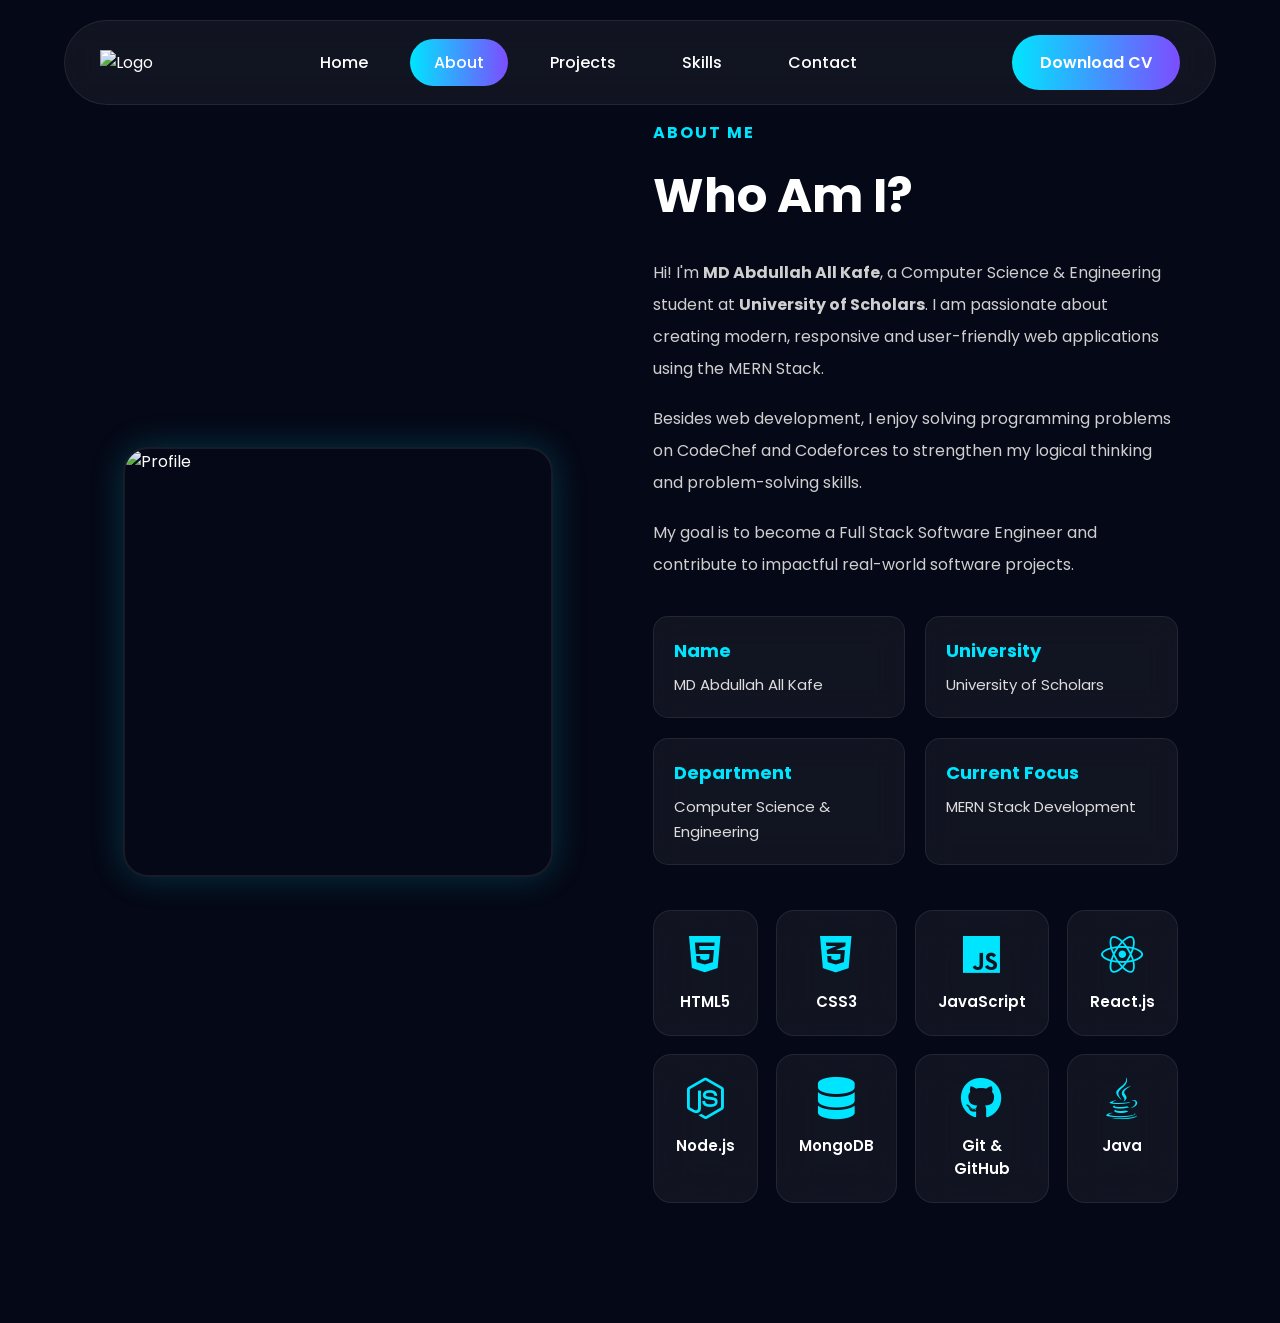
==== about.html @ 0338ab4d "Update portfolio" ====
<!DOCTYPE html>
<html lang="en">

<head>

    <meta charset="UTF-8">
    <meta name="viewport" content="width=device-width, initial-scale=1.0">

    <title>About Me | MD Abdullah All Kafe</title>

    <!-- Google Font -->
    <link href="https://fonts.googleapis.com/css2?family=Poppins:wght@300;400;500;600;700;800&display=swap"
        rel="stylesheet">

    <!-- Font Awesome -->
    <link rel="stylesheet"
        href="https://cdnjs.cloudflare.com/ajax/libs/font-awesome/6.6.0/css/all.min.css">

    <!-- CSS -->
    <link rel="stylesheet" href="style.css">

</head>

<body>

    <!--================ NAVBAR ================-->

    <header>

        <nav class="navbar">

            <!-- Logo -->
            <a href="index.html" class="logo">
                <img src="images/logo.png" alt="Logo">
            </a>

            <!-- Navigation -->
            <ul class="nav-links">

                <li><a href="index.html">Home</a></li>

                <li><a href="about.html" class="active">About</a></li>

                <li><a href="projects.html">Projects</a></li>

                <li><a href="skills.html">Skills</a></li>

                <li><a href="contact.html">Contact</a></li>

            </ul>

            <!-- Download CV -->
            <a href="files/Abdullah_CV.pdf" class="cv-btn">
                Download CV
            </a>

        </nav>

    </header>

    <!--================ ABOUT SECTION ================-->

    <section class="about">

        <!-- Left Side -->

        <div class="about-left">

            <img src="images/profile.png" alt="Profile">

        </div>

        <!-- Right Side -->

        <div class="about-right">

            <h4>ABOUT ME</h4>

            <h1>Who Am I?</h1>

            <p>
                Hi! I'm <strong>MD Abdullah All Kafe</strong>, a Computer Science &
                Engineering student at <strong>University of Scholars</strong>.
                I am passionate about creating modern, responsive and user-friendly web
                applications using the MERN Stack.
            </p>

            <p>
                Besides web development, I enjoy solving programming problems on
                CodeChef and Codeforces to strengthen my logical thinking and
                problem-solving skills.
            </p>

            <p>
                My goal is to become a Full Stack Software Engineer and contribute to
                impactful real-world software projects.
            </p>

            <!-- Personal Information -->

            <div class="about-info">

                <div>
                    <h3>Name</h3>
                    <span>MD Abdullah All Kafe</span>
                </div>

                <div>
                    <h3>University</h3>
                    <span>University of Scholars</span>
                </div>

                <div>
                    <h3>Department</h3>
                    <span>Computer Science & Engineering</span>
                </div>

                <div>
                    <h3>Current Focus</h3>
                    <span>MERN Stack Development</span>
                </div>

            </div>

            <!-- Technology Cards -->

            <div class="tech-stack">

                <div class="tech-card">
                    <i class="fab fa-html5"></i>
                    <span>HTML5</span>
                </div>

                <div class="tech-card">
                    <i class="fab fa-css3-alt"></i>
                    <span>CSS3</span>
                </div>

                <div class="tech-card">
                    <i class="fab fa-js"></i>
                    <span>JavaScript</span>
                </div>

                <div class="tech-card">
                    <i class="fab fa-react"></i>
                    <span>React.js</span>
                </div>

                <div class="tech-card">
                    <i class="fab fa-node-js"></i>
                    <span>Node.js</span>
                </div>

                <div class="tech-card">
                    <i class="fas fa-database"></i>
                    <span>MongoDB</span>
                </div>

                <div class="tech-card">
                    <i class="fab fa-github"></i>
                    <span>Git & GitHub</span>
                </div>

                <div class="tech-card">
                    <i class="fab fa-java"></i>
                    <span>Java</span>
                </div>

            </div>

        </div>

    </section>

    <!-- JavaScript -->
    <script src="script.js"></script>

</body>

</html>
---- style.css ----
/*====================================================
            GOOGLE FONT
====================================================*/

@import url('https://fonts.googleapis.com/css2?family=Poppins:wght@300;400;500;600;700;800&display=swap');


/*====================================================
                    RESET
====================================================*/

*{
    margin:0;
    padding:0;
    box-sizing:border-box;
    font-family:'Poppins',sans-serif;
}

html{
    scroll-behavior:smooth;
}

body{

    background:#050816;

    color:#ffffff;

    overflow-x:hidden;

}

::selection{

    background:#00E5FF;

    color:#000;

}


/*====================================================
                CSS VARIABLES
====================================================*/

:root{

    --primary:#00E5FF;

    --secondary:#7C4DFF;

    --dark:#050816;

    --card:#111827;

    --white:#ffffff;

    --gray:#BFC6D4;

    --transition:.35s;

}


/*====================================================
                SCROLLBAR
====================================================*/

::-webkit-scrollbar{

    width:10px;

}

::-webkit-scrollbar-track{

    background:#050816;

}

::-webkit-scrollbar-thumb{

    background:linear-gradient(#00E5FF,#7C4DFF);

    border-radius:20px;

}


/*====================================================
                COMMON
====================================================*/

section{

    width:100%;

    padding:120px 8%;

}

img{

    width:100%;

    display:block;

}

a{

    text-decoration:none;

    color:white;

}

ul{

    list-style:none;

}

.container{

    width:100%;

    max-width:1300px;

    margin:auto;

}

.section-title{

    text-align:center;

    margin-bottom:70px;

}

.section-title h4{

    color:var(--primary);

    font-size:18px;

    letter-spacing:3px;

    margin-bottom:10px;

}

.section-title h1{

    font-size:48px;

    margin-bottom:15px;

}

.section-title p{

    max-width:700px;

    margin:auto;

    color:#c7c7c7;

    line-height:1.8;

}


/*====================================================
                NAVBAR
====================================================*/

header{

    position:fixed;

    top:0;

    left:0;

    width:100%;

    z-index:999;

}

.navbar{

    width:90%;

    height:85px;

    margin:20px auto;

    display:flex;

    justify-content:space-between;

    align-items:center;

    padding:0 35px;

    border-radius:60px;

    background:rgba(255,255,255,.05);

    backdrop-filter:blur(15px);

    border:1px solid rgba(255,255,255,.08);

    transition:.4s;

}


/*====================================================
                    LOGO
====================================================*/

.logo{

    display:flex;

    align-items:center;

}

.logo img{

    width:65px;

    transition:.4s;

}

.logo img:hover{

    transform:scale(1.1) rotate(-5deg);

}


/*====================================================
                NAV MENU
====================================================*/

.nav-links{

    display:flex;

    align-items:center;

    gap:18px;

}

.nav-links li{

    position:relative;

}

.nav-links a{

    padding:12px 24px;

    border-radius:35px;

    transition:.35s;

    font-weight:500;

}


/* Hover */

.nav-links a:hover{

    background:linear-gradient(90deg,#00E5FF,#7C4DFF);

    box-shadow:0 0 25px rgba(0,229,255,.35);

}


/* Active */

.nav-links a.active{

    background:linear-gradient(90deg,#00E5FF,#7C4DFF);

}


/*====================================================
                CV BUTTON
====================================================*/

.cv-btn{

    padding:15px 28px;

    border-radius:40px;

    background:linear-gradient(90deg,#00E5FF,#7C4DFF);

    transition:.4s;

    font-weight:600;

}

.cv-btn:hover{

    transform:translateY(-5px);

    box-shadow:0 10px 30px rgba(0,229,255,.4);

}


/*====================================================
                COMMON BUTTONS
====================================================*/

.btn{

    display:inline-block;

    padding:15px 35px;

    border-radius:50px;

    background:linear-gradient(90deg,#00E5FF,#7C4DFF);

    transition:.4s;

    font-weight:600;

}

.btn:hover{

    transform:translateY(-5px);

    box-shadow:0 15px 35px rgba(0,229,255,.4);

}

.btn2{

    display:inline-block;

    padding:15px 35px;

    border-radius:50px;

    border:2px solid #00E5FF;

    margin-left:15px;

    transition:.4s;

}

.btn2:hover{

    background:linear-gradient(90deg,#00E5FF,#7C4DFF);

}


/*====================================================
                SOCIAL ICONS
====================================================*/

.social-icons{

    display:flex;

    gap:18px;

    margin-top:40px;

}

.social-icons a{

    width:55px;

    height:55px;

    display:flex;

    justify-content:center;

    align-items:center;

    background:#111827;

    border-radius:50%;

    font-size:20px;

    transition:.4s;

}

.social-icons a:hover{

    background:linear-gradient(90deg,#00E5FF,#7C4DFF);

    transform:translateY(-8px);

}


/*====================================================
                    FOOTER
====================================================*/

footer{

    text-align:center;

    padding:60px 20px;

    background:#040611;

    border-top:1px solid rgba(255,255,255,.08);

}

footer h2{

    font-size:30px;

    margin-bottom:15px;

}

footer p{

    color:#bdbdbd;

    margin:10px 0;

}


/*====================================================
                END OF PART-1
====================================================*/



/*====================================================
                    HOME PAGE
                    HERO SECTION
====================================================*/

.hero{

    min-height:100vh;

    display:flex;

    justify-content:space-between;

    align-items:center;

    gap:80px;

    position:relative;

}


/*==============================
        HERO LEFT
===============================*/

.hero-left{

    flex:1;

}

.hero-left h4{

    font-size:22px;

    color:var(--primary);

    margin-bottom:20px;

    letter-spacing:2px;

}

.hero-left h1{

    font-size:68px;

    font-weight:800;

    line-height:85px;

    margin-bottom:20px;

    background:linear-gradient(90deg,#00E5FF,#7C4DFF,#ffffff);

    -webkit-background-clip:text;

    -webkit-text-fill-color:transparent;

}

.hero-left h2{

    font-size:35px;

    margin-bottom:25px;

    color:#ffffff;

}

.hero-left p{

    max-width:650px;

    color:#cfcfcf;

    line-height:2;

    font-size:17px;

}

.hero-buttons{

    display:flex;

    align-items:center;

    gap:20px;

    margin-top:40px;

}


/*==============================
        HERO RIGHT
===============================*/

.hero-right{

    flex:1;

    display:flex;

    justify-content:center;

    align-items:center;

    position:relative;

}


/*==============================
        PROFILE IMAGE
===============================*/

.hero-right img{

    width:430px;

    height:430px;

    object-fit:cover;

    border-radius:50%;

    border:6px solid rgba(255,255,255,.08);

    animation:floatImage 4s ease-in-out infinite;

    transition:.5s;

    z-index:2;

}


/*==============================
        IMAGE GLOW
===============================*/

.hero-right::before{

    content:"";

    position:absolute;

    width:460px;

    height:460px;

    border-radius:50%;

    background:linear-gradient(180deg,#00E5FF,#7C4DFF);

    filter:blur(120px);

    opacity:.25;

    animation:glow 5s linear infinite;

}


/*==============================
        IMAGE HOVER
===============================*/

.hero-right img:hover{

    transform:scale(1.05);

}


/*==============================
        FLOAT ANIMATION
===============================*/

@keyframes floatImage{

    0%{

        transform:translateY(0px);

    }

    50%{

        transform:translateY(-20px);

    }

    100%{

        transform:translateY(0px);

    }

}


/*==============================
        GLOW ANIMATION
===============================*/

@keyframes glow{

    0%{

        transform:rotate(0deg);

    }

    100%{

        transform:rotate(360deg);

    }

}


/*==============================
        HERO BACKGROUND
===============================*/

.hero::before{

    content:"";

    position:absolute;

    width:350px;

    height:350px;

    background:#00E5FF;

    filter:blur(180px);

    opacity:.12;

    top:80px;

    left:-120px;

    border-radius:50%;

}

.hero::after{

    content:"";

    position:absolute;

    width:350px;

    height:350px;

    background:#7C4DFF;

    filter:blur(180px);

    opacity:.12;

    bottom:20px;

    right:-100px;

    border-radius:50%;

}


/*==============================
        HERO BUTTON
===============================*/

.hero-buttons .btn{

    min-width:190px;

    text-align:center;

}

.hero-buttons .btn2{

    min-width:190px;

    text-align:center;

}


/*==============================
        HERO SOCIAL
===============================*/

.social-icons{

    margin-top:45px;

}


/*==============================
        HERO TEXT EFFECT
===============================*/

.hero-left h1{

    animation:fadeUp 1s ease;

}

.hero-left h2{

    animation:fadeUp 1.3s ease;

}

.hero-left p{

    animation:fadeUp 1.6s ease;

}


/*==============================
        FADE UP
===============================*/

@keyframes fadeUp{

    from{

        opacity:0;

        transform:translateY(40px);

    }

    to{

        opacity:1;

        transform:translateY(0);

    }

}


/*====================================================
                    ABOUT SECTION
====================================================*/

.about{

    min-height:100vh;

    display:flex;

    justify-content:space-between;

    align-items:center;

    gap:80px;

}


/*==============================
        ABOUT LEFT
===============================*/

.about-left{

    flex:1;

    display:flex;

    justify-content:center;

    align-items:center;

}

.about-left img{

    width:430px;

    height:430px;

    object-fit:cover;

    border-radius:25px;

    border:2px solid rgba(255,255,255,.08);

    box-shadow:0 0 35px rgba(0,229,255,.20);

    transition:.4s;

}

.about-left img:hover{

    transform:translateY(-10px);

    box-shadow:0 0 45px rgba(124,77,255,.35);

}


/*==============================
        ABOUT RIGHT
===============================*/

.about-right{

    flex:1;

}

.about-right h4{

    color:var(--primary);

    letter-spacing:2px;

    margin-bottom:15px;

}

.about-right h1{

    font-size:48px;

    margin-bottom:25px;

}

.about-right p{

    color:#cfcfcf;

    line-height:2;

    margin-bottom:18px;

}


/*==============================
        ABOUT INFO
===============================*/

.about-info{

    display:grid;

    grid-template-columns:repeat(2,1fr);

    gap:20px;

    margin-top:35px;

}

.about-info div{

    background:rgba(255,255,255,.05);

    backdrop-filter:blur(15px);

    border:1px solid rgba(255,255,255,.08);

    border-radius:15px;

    padding:20px;

    transition:.4s;

}

.about-info div:hover{

    transform:translateY(-8px);

    border-color:var(--primary);

}

.about-info h3{

    margin-bottom:8px;

    color:var(--primary);

    font-size:18px;

}

.about-info span{

    color:#dddddd;

    font-size:15px;

}


/*==============================
        TECH STACK
===============================*/

.tech-stack{

    margin-top:45px;

    display:grid;

    grid-template-columns:repeat(4,1fr);

    gap:18px;

}


/*==============================
        TECH CARD
===============================*/

.tech-card{

    background:rgba(255,255,255,.05);

    backdrop-filter:blur(20px);

    border:1px solid rgba(255,255,255,.08);

    border-radius:18px;

    padding:22px;

    text-align:center;

    transition:.4s;

}

.tech-card:hover{

    transform:translateY(-12px);

    background:linear-gradient(135deg,#00E5FF,#7C4DFF);

}

.tech-card i{

    font-size:42px;

    margin-bottom:15px;

    color:#00E5FF;

}

.tech-card:hover i{

    color:#ffffff;

}

.tech-card span{

    display:block;

    font-size:15px;

    font-weight:600;

}


/*==============================
        ABOUT ANIMATION
===============================*/

.about-left{

    animation:slideLeft 1s ease;

}

.about-right{

    animation:slideRight 1s ease;

}

@keyframes slideLeft{

    from{

        opacity:0;

        transform:translateX(-60px);

    }

    to{

        opacity:1;

        transform:translateX(0);

    }

}

@keyframes slideRight{

    from{

        opacity:0;

        transform:translateX(60px);

    }

    to{

        opacity:1;

        transform:translateX(0);

    }

}

/*====================================================
                    SKILLS SECTION
====================================================*/

.skills{

    min-height:100vh;

}


/*==============================
        SKILLS CONTAINER
===============================*/

.skills-container{

    display:flex;

    flex-direction:column;

    gap:45px;

}


/*==============================
        SKILL CATEGORY
===============================*/

.skill-category{

    background:rgba(255,255,255,.04);

    border:1px solid rgba(255,255,255,.08);

    border-radius:25px;

    padding:35px;

    backdrop-filter:blur(20px);

    transition:.4s;

}

.skill-category:hover{

    border-color:var(--primary);

    box-shadow:0 0 30px rgba(0,229,255,.12);

}


/*==============================
        CATEGORY TITLE
===============================*/

.skill-category h2{

    font-size:28px;

    margin-bottom:30px;

    color:var(--primary);

    text-align:center;

    position:relative;

}

.skill-category h2::after{

    content:"";

    width:70px;

    height:3px;

    background:linear-gradient(90deg,#00E5FF,#7C4DFF);

    display:block;

    margin:12px auto;

    border-radius:10px;

}


/*==============================
        GRID
===============================*/

.skill-grid{

    display:grid;

    grid-template-columns:repeat(auto-fit,minmax(220px,1fr));

    gap:25px;

}


/*==============================
        CARD
===============================*/

.skill-card{

    background:#111827;

    border-radius:20px;

    padding:35px 20px;

    text-align:center;

    transition:.4s;

    border:1px solid rgba(255,255,255,.06);

    position:relative;

    overflow:hidden;

}


/*==============================
        TOP EFFECT
===============================*/

.skill-card::before{

    content:"";

    position:absolute;

    top:0;

    left:-100%;

    width:100%;

    height:4px;

    background:linear-gradient(90deg,#00E5FF,#7C4DFF);

    transition:.5s;

}

.skill-card:hover::before{

    left:0;

}


/*==============================
        CARD HOVER
===============================*/

.skill-card:hover{

    transform:translateY(-12px);

    box-shadow:0 18px 35px rgba(0,229,255,.20);

    border-color:#00E5FF;

}


/*==============================
        ICON
===============================*/

.skill-card i{

    font-size:55px;

    margin-bottom:20px;

    color:#00E5FF;

    transition:.4s;

}

.skill-card:hover i{

    color:#ffffff;

    transform:scale(1.15);

}


/*==============================
        TITLE
===============================*/

.skill-card h3{

    font-size:22px;

    margin-bottom:12px;

}


/*==============================
        LEVEL
===============================*/

.skill-card span{

    color:#cccccc;

    font-size:15px;

}


/*==============================
        PROGRESS BAR
===============================*/

.skill-card .progress{

    width:100%;

    height:8px;

    background:#202838;

    border-radius:30px;

    margin-top:20px;

    overflow:hidden;

}

.skill-card .progress div{

    height:100%;

    border-radius:30px;

    background:linear-gradient(90deg,#00E5FF,#7C4DFF);

}


/*==============================
        ANIMATION
===============================*/

.skill-card{

    animation:fadeSkill .8s ease;

}

@keyframes fadeSkill{

    from{

        opacity:0;

        transform:translateY(40px);

    }

    to{

        opacity:1;

        transform:translateY(0);

    }

}
/*====================================================
                    PROJECTS SECTION
====================================================*/

.projects{

    min-height:100vh;

}

.project-container{

    display:grid;

    grid-template-columns:repeat(auto-fit,minmax(350px,1fr));

    gap:35px;

}


/*==============================
        PROJECT CARD
===============================*/

.project-card{

    background:rgba(255,255,255,.05);

    backdrop-filter:blur(18px);

    border:1px solid rgba(255,255,255,.08);

    border-radius:25px;

    overflow:hidden;

    transition:.45s;

    position:relative;

}

.project-card:hover{

    transform:translateY(-15px);

    border-color:var(--primary);

    box-shadow:0 20px 40px rgba(0,229,255,.18);

}


/*==============================
        IMAGE
===============================*/

.project-card img{

    width:100%;

    height:230px;

    object-fit:cover;

    transition:.5s;

}

.project-card:hover img{

    transform:scale(1.08);

}


/*==============================
        CONTENT
===============================*/

.project-content{

    padding:28px;

}

.project-content h2{

    font-size:28px;

    margin-bottom:15px;

}

.project-content p{

    color:#cccccc;

    line-height:1.8;

    margin-bottom:22px;

}


/*==============================
        TECH STACK
===============================*/

.project-tech{

    display:flex;

    flex-wrap:wrap;

    gap:10px;

    margin-bottom:25px;

}

.project-tech span{

    padding:8px 18px;

    border-radius:30px;

    background:#111827;

    border:1px solid rgba(255,255,255,.08);

    font-size:14px;

    transition:.35s;

}

.project-tech span:hover{

    background:linear-gradient(90deg,#00E5FF,#7C4DFF);

}


/*==============================
        BUTTON AREA
===============================*/

.project-buttons{

    display:flex;

    gap:15px;

}

.project-buttons a{

    flex:1;

    text-align:center;

    padding:14px;

    border-radius:40px;

    background:#111827;

    transition:.4s;

    font-weight:600;

}

.project-buttons a:hover{

    background:linear-gradient(90deg,#00E5FF,#7C4DFF);

    transform:translateY(-4px);

}


/*==============================
        SHINE EFFECT
===============================*/

.project-card::before{

    content:"";

    position:absolute;

    top:0;

    left:-100%;

    width:100%;

    height:100%;

    background:linear-gradient(
        120deg,
        transparent,
        rgba(255,255,255,.12),
        transparent
    );

    transition:.7s;

}

.project-card:hover::before{

    left:100%;

}


/*==============================
        PROJECT ANIMATION
===============================*/

.project-card{

    animation:projectFade .8s ease;

}

@keyframes projectFade{

    from{

        opacity:0;

        transform:translateY(50px);

    }

    to{

        opacity:1;

        transform:translateY(0);

    }

}

/*====================================================
                    CONTACT SECTION
====================================================*/

.contact{

    min-height:100vh;

}

.contact-container{

    display:grid;

    grid-template-columns:1fr 1fr;

    gap:50px;

    align-items:start;

}


/*==============================
        CONTACT INFO
===============================*/

.contact-info{

    background:rgba(255,255,255,.05);

    backdrop-filter:blur(20px);

    border:1px solid rgba(255,255,255,.08);

    border-radius:25px;

    padding:40px;

}

.contact-info h2{

    font-size:35px;

    margin-bottom:20px;

}

.contact-info p{

    color:#cfcfcf;

    line-height:1.8;

    margin-bottom:35px;

}


/*==============================
        INFO BOX
===============================*/

.info-box{

    display:flex;

    align-items:center;

    gap:20px;

    margin-bottom:25px;

}

.info-box i{

    width:60px;

    height:60px;

    display:flex;

    justify-content:center;

    align-items:center;

    border-radius:50%;

    background:linear-gradient(135deg,#00E5FF,#7C4DFF);

    font-size:22px;

}

.info-box h3{

    margin-bottom:5px;

}

.info-box span{

    color:#cccccc;

}


/*==============================
        CONTACT SOCIAL
===============================*/

.contact-social{

    display:flex;

    gap:15px;

    margin-top:40px;

}

.contact-social a{

    width:55px;

    height:55px;

    display:flex;

    justify-content:center;

    align-items:center;

    border-radius:50%;

    background:#111827;

    transition:.4s;

}

.contact-social a:hover{

    background:linear-gradient(135deg,#00E5FF,#7C4DFF);

    transform:translateY(-8px);

}


/*==============================
        CONTACT FORM
===============================*/

.contact-form{

    background:rgba(255,255,255,.05);

    backdrop-filter:blur(20px);

    border:1px solid rgba(255,255,255,.08);

    border-radius:25px;

    padding:40px;

}

.contact-form form{

    display:flex;

    flex-direction:column;

    gap:20px;

}

.contact-form input,

.contact-form textarea{

    width:100%;

    padding:18px 20px;

    border:none;

    outline:none;

    border-radius:15px;

    background:#111827;

    color:white;

    font-size:15px;

    resize:none;

}

.contact-form input:focus,

.contact-form textarea:focus{

    border:1px solid var(--primary);

}

.contact-form button{

    padding:18px;

    border:none;

    border-radius:40px;

    cursor:pointer;

    font-size:16px;

    font-weight:600;

    color:white;

    background:linear-gradient(90deg,#00E5FF,#7C4DFF);

    transition:.4s;

}

.contact-form button:hover{

    transform:translateY(-5px);

    box-shadow:0 15px 30px rgba(0,229,255,.30);

}


/*====================================================
                SCROLL TO TOP
====================================================*/

.scroll-top{

    position:fixed;

    bottom:30px;

    right:30px;

    width:55px;

    height:55px;

    border:none;

    border-radius:50%;

    background:linear-gradient(135deg,#00E5FF,#7C4DFF);

    color:white;

    cursor:pointer;

    opacity:0;

    visibility:hidden;

    transition:.4s;

    z-index:999;

}

.scroll-top.show{

    opacity:1;

    visibility:visible;

}

.scroll-top:hover{

    transform:translateY(-5px);

}


/*====================================================
                FADE ANIMATION
====================================================*/

.hidden{

    opacity:0;

    transform:translateY(80px);

    transition:1s;

}

.show{

    opacity:1;

    transform:translateY(0);

}


/*====================================================
                RESPONSIVE
====================================================*/

@media(max-width:1100px){

.hero{

    flex-direction:column-reverse;

    text-align:center;

}

.about{

    flex-direction:column;

}

.contact-container{

    grid-template-columns:1fr;

}

.hero-left p{

    margin:auto;

}

.hero-buttons{

    justify-content:center;

}

.social-icons{

    justify-content:center;

}

.about-info{

    grid-template-columns:1fr;

}

.tech-stack{

    grid-template-columns:repeat(2,1fr);

}

}


@media(max-width:768px){

.navbar{

    flex-direction:column;

    height:auto;

    padding:20px;

}

.nav-links{

    flex-wrap:wrap;

    justify-content:center;

    margin:20px 0;

}

.hero-left h1{

    font-size:45px;

    line-height:60px;

}

.hero-left h2{

    font-size:26px;

}

.hero-right img{

    width:320px;

    height:320px;

}

.section-title h1{

    font-size:35px;

}

.project-container{

    grid-template-columns:1fr;

}

.skill-grid{

    grid-template-columns:1fr;

}

.tech-stack{

    grid-template-columns:1fr;

}

}


@media(max-width:500px){

.hero-left h1{

    font-size:36px;

    line-height:48px;

}

.hero-left h2{

    font-size:22px;

}

.hero-buttons{

    flex-direction:column;

}

.btn2{

    margin-left:0;

}

.hero-right img{

    width:260px;

    height:260px;

}

.logo img{

    width:50px;

}

.cv-btn{

    padding:12px 22px;

}

}

/*====================================================
                END OF STYLE.CSS
====================================================*/
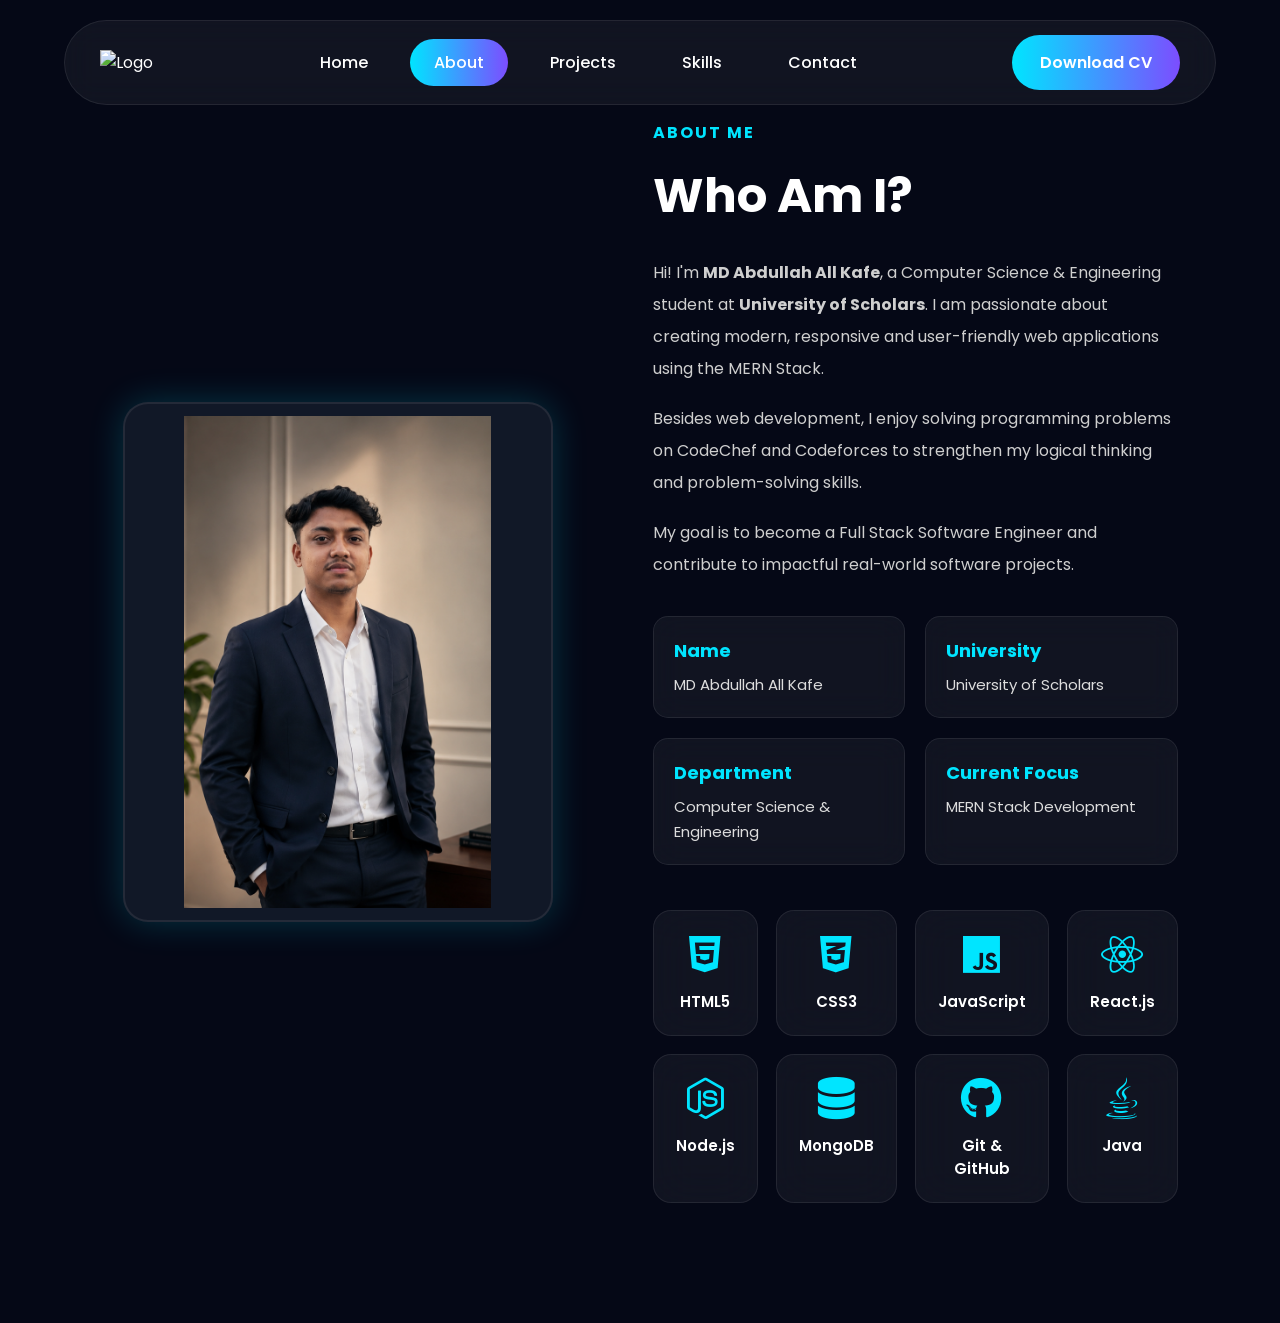
==== commit 3e2a9bd0: "What you changed" ====
--- a/about.html
+++ b/about.html
@@ -66,7 +66,7 @@
 
         <div class="about-left">
 
-            <img src="images/profile.png" alt="Profile">
+            <img src="Images/second pp .png" alt="Profile">
 
         </div>
 
--- a/style.css
+++ b/style.css
@@ -860,9 +860,15 @@
 
     width:430px;
 
-    height:430px;
-
-    object-fit:cover;
+    height:520px;
+
+    object-fit:contain;
+
+    object-position:center top;
+
+    background:#111827;
+
+    padding:12px;
 
     border-radius:25px;
 
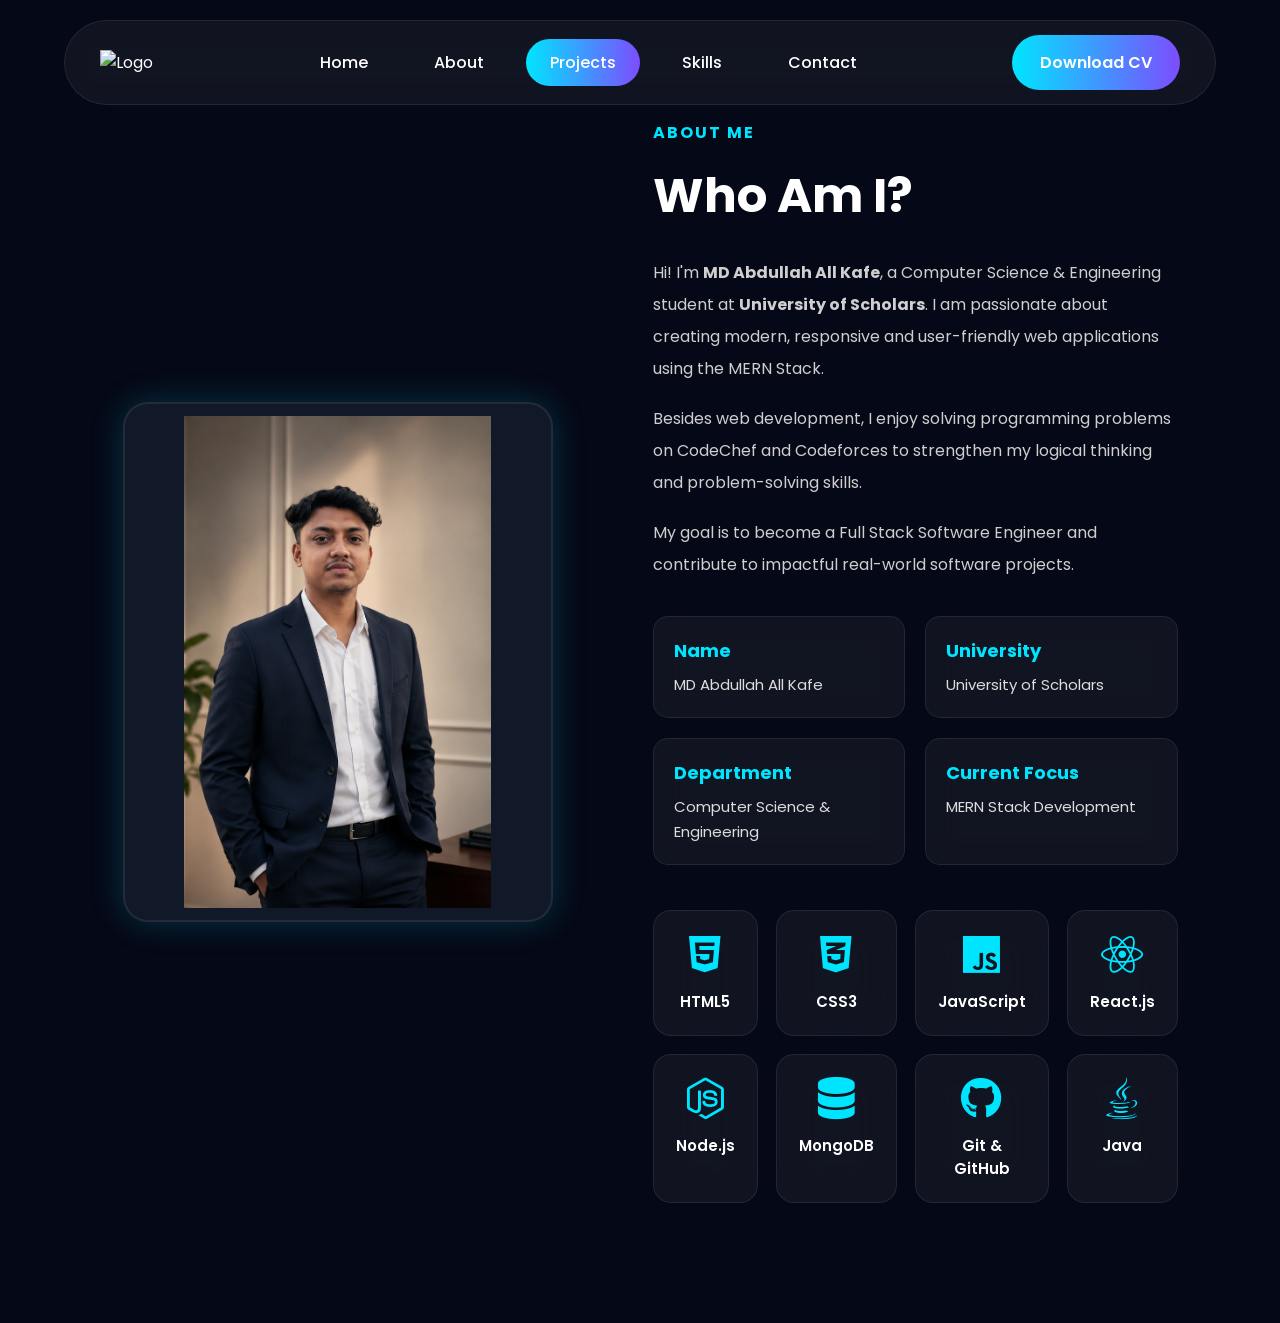
==== commit 9f308e0b: "Updated contact page" ====
--- a/about.html
+++ b/about.html
@@ -35,17 +35,17 @@
             </a>
 
             <!-- Navigation -->
-            <ul class="nav-links">
+             <ul class="nav-links">
 
                 <li><a href="index.html">Home</a></li>
 
-                <li><a href="about.html" class="active">About</a></li>
+                <li><a href="about.html">About</a></li>
 
-                <li><a href="projects.html">Projects</a></li>
+                <li><a href="Projects.html" class="active">Projects</a></li>
 
-                <li><a href="skills.html">Skills</a></li>
+                <li><a href="Skills.html">Skills</a></li>
 
-                <li><a href="contact.html">Contact</a></li>
+                <li><a href="Contact.html">Contact</a></li>
 
             </ul>
 
--- a/style.css
+++ b/style.css
@@ -1,13 +1,5 @@
-/*====================================================
-            GOOGLE FONT
-====================================================*/
 
 @import url('https://fonts.googleapis.com/css2?family=Poppins:wght@300;400;500;600;700;800&display=swap');
-
-
-/*====================================================
-                    RESET
-====================================================*/
 
 *{
     margin:0;
@@ -38,11 +30,6 @@
 
 }
 
-
-/*====================================================
-                CSS VARIABLES
-====================================================*/
-
 :root{
 
     --primary:#00E5FF;
@@ -62,10 +49,6 @@
 }
 
 
-/*====================================================
-                SCROLLBAR
-====================================================*/
-
 ::-webkit-scrollbar{
 
     width:10px;
@@ -87,10 +70,6 @@
 }
 
 
-/*====================================================
-                COMMON
-====================================================*/
-
 section{
 
     width:100%;
@@ -172,9 +151,6 @@
 }
 
 
-/*====================================================
-                NAVBAR
-====================================================*/
 
 header{
 
@@ -219,9 +195,6 @@
 }
 
 
-/*====================================================
-                    LOGO
-====================================================*/
 
 .logo{
 
@@ -246,9 +219,6 @@
 }
 
 
-/*====================================================
-                NAV MENU
-====================================================*/
 
 .nav-links{
 
@@ -279,7 +249,6 @@
 }
 
 
-/* Hover */
 
 .nav-links a:hover{
 
@@ -290,7 +259,7 @@
 }
 
 
-/* Active */
+
 
 .nav-links a.active{
 
@@ -299,9 +268,6 @@
 }
 
 
-/*====================================================
-                CV BUTTON
-====================================================*/
 
 .cv-btn{
 
@@ -326,9 +292,6 @@
 }
 
 
-/*====================================================
-                COMMON BUTTONS
-====================================================*/
 
 .btn{
 
@@ -377,9 +340,6 @@
 }
 
 
-/*====================================================
-                SOCIAL ICONS
-====================================================*/
 
 .social-icons{
 
@@ -422,9 +382,6 @@
 }
 
 
-/*====================================================
-                    FOOTER
-====================================================*/
 
 footer{
 
@@ -455,17 +412,6 @@
 }
 
 
-/*====================================================
-                END OF PART-1
-====================================================*/
-
-
-
-/*====================================================
-                    HOME PAGE
-                    HERO SECTION
-====================================================*/
-
 .hero{
 
     min-height:100vh;
@@ -483,10 +429,6 @@
 }
 
 
-/*==============================
-        HERO LEFT
-===============================*/
-
 .hero-left{
 
     flex:1;
@@ -558,10 +500,6 @@
 }
 
 
-/*==============================
-        HERO RIGHT
-===============================*/
-
 .hero-right{
 
     flex:1;
@@ -577,10 +515,6 @@
 }
 
 
-/*==============================
-        PROFILE IMAGE
-===============================*/
-
 .hero-right img{
 
     width:430px;
@@ -602,10 +536,6 @@
 }
 
 
-/*==============================
-        IMAGE GLOW
-===============================*/
-
 .hero-right::before{
 
     content:"";
@@ -629,9 +559,6 @@
 }
 
 
-/*==============================
-        IMAGE HOVER
-===============================*/
 
 .hero-right img:hover{
 
@@ -640,10 +567,6 @@
 }
 
 
-/*==============================
-        FLOAT ANIMATION
-===============================*/
-
 @keyframes floatImage{
 
     0%{
@@ -667,9 +590,6 @@
 }
 
 
-/*==============================
-        GLOW ANIMATION
-===============================*/
 
 @keyframes glow{
 
@@ -688,9 +608,6 @@
 }
 
 
-/*==============================
-        HERO BACKGROUND
-===============================*/
 
 .hero::before{
 
@@ -741,9 +658,6 @@
 }
 
 
-/*==============================
-        HERO BUTTON
-===============================*/
 
 .hero-buttons .btn{
 
@@ -762,10 +676,6 @@
 }
 
 
-/*==============================
-        HERO SOCIAL
-===============================*/
-
 .social-icons{
 
     margin-top:45px;
@@ -773,10 +683,6 @@
 }
 
 
-/*==============================
-        HERO TEXT EFFECT
-===============================*/
-
 .hero-left h1{
 
     animation:fadeUp 1s ease;
@@ -796,9 +702,6 @@
 }
 
 
-/*==============================
-        FADE UP
-===============================*/
 
 @keyframes fadeUp{
 
@@ -820,11 +723,6 @@
 
 }
 
-
-/*====================================================
-                    ABOUT SECTION
-====================================================*/
-
 .about{
 
     min-height:100vh;
@@ -840,10 +738,6 @@
 }
 
 
-/*==============================
-        ABOUT LEFT
-===============================*/
-
 .about-left{
 
     flex:1;
@@ -889,9 +783,6 @@
 }
 
 
-/*==============================
-        ABOUT RIGHT
-===============================*/
 
 .about-right{
 
@@ -928,9 +819,6 @@
 }
 
 
-/*==============================
-        ABOUT INFO
-===============================*/
 
 .about-info{
 
@@ -987,9 +875,6 @@
 }
 
 
-/*==============================
-        TECH STACK
-===============================*/
 
 .tech-stack{
 
@@ -1004,10 +889,6 @@
 }
 
 
-/*==============================
-        TECH CARD
-===============================*/
-
 .tech-card{
 
     background:rgba(255,255,255,.05);
@@ -1061,10 +942,6 @@
 }
 
 
-/*==============================
-        ABOUT ANIMATION
-===============================*/
-
 .about-left{
 
     animation:slideLeft 1s ease;
@@ -1117,9 +994,7 @@
 
 }
 
-/*====================================================
-                    SKILLS SECTION
-====================================================*/
+
 
 .skills{
 
@@ -1128,9 +1003,6 @@
 }
 
 
-/*==============================
-        SKILLS CONTAINER
-===============================*/
 
 .skills-container{
 
@@ -1143,9 +1015,6 @@
 }
 
 
-/*==============================
-        SKILL CATEGORY
-===============================*/
 
 .skill-category{
 
@@ -1172,9 +1041,7 @@
 }
 
 
-/*==============================
-        CATEGORY TITLE
-===============================*/
+
 
 .skill-category h2{
 
@@ -1209,9 +1076,6 @@
 }
 
 
-/*==============================
-        GRID
-===============================*/
 
 .skill-grid{
 
@@ -1224,9 +1088,6 @@
 }
 
 
-/*==============================
-        CARD
-===============================*/
 
 .skill-card{
 
@@ -1249,9 +1110,6 @@
 }
 
 
-/*==============================
-        TOP EFFECT
-===============================*/
 
 .skill-card::before{
 
@@ -1280,9 +1138,6 @@
 }
 
 
-/*==============================
-        CARD HOVER
-===============================*/
 
 .skill-card:hover{
 
@@ -1295,9 +1150,6 @@
 }
 
 
-/*==============================
-        ICON
-===============================*/
 
 .skill-card i{
 
@@ -1320,9 +1172,6 @@
 }
 
 
-/*==============================
-        TITLE
-===============================*/
 
 .skill-card h3{
 
@@ -1333,9 +1182,6 @@
 }
 
 
-/*==============================
-        LEVEL
-===============================*/
 
 .skill-card span{
 
@@ -1346,9 +1192,6 @@
 }
 
 
-/*==============================
-        PROGRESS BAR
-===============================*/
 
 .skill-card .progress{
 
@@ -1377,9 +1220,6 @@
 }
 
 
-/*==============================
-        ANIMATION
-===============================*/
 
 .skill-card{
 
@@ -1406,9 +1246,6 @@
     }
 
 }
-/*====================================================
-                    PROJECTS SECTION
-====================================================*/
 
 .projects{
 
@@ -1427,9 +1264,7 @@
 }
 
 
-/*==============================
-        PROJECT CARD
-===============================*/
+
 
 .project-card{
 
@@ -1460,9 +1295,7 @@
 }
 
 
-/*==============================
-        IMAGE
-===============================*/
+
 
 .project-card img{
 
@@ -1483,9 +1316,7 @@
 }
 
 
-/*==============================
-        CONTENT
-===============================*/
+
 
 .project-content{
 
@@ -1512,9 +1343,6 @@
 }
 
 
-/*==============================
-        TECH STACK
-===============================*/
 
 .project-tech{
 
@@ -1551,9 +1379,7 @@
 }
 
 
-/*==============================
-        BUTTON AREA
-===============================*/
+
 
 .project-buttons{
 
@@ -1590,9 +1416,6 @@
 }
 
 
-/*==============================
-        SHINE EFFECT
-===============================*/
 
 .project-card::before{
 
@@ -1626,9 +1449,6 @@
 }
 
 
-/*==============================
-        PROJECT ANIMATION
-===============================*/
 
 .project-card{
 
@@ -1656,9 +1476,7 @@
 
 }
 
-/*====================================================
-                    CONTACT SECTION
-====================================================*/
+
 
 .contact{
 
@@ -1679,9 +1497,7 @@
 }
 
 
-/*==============================
-        CONTACT INFO
-===============================*/
+
 
 .contact-info{
 
@@ -1716,9 +1532,6 @@
 }
 
 
-/*==============================
-        INFO BOX
-===============================*/
 
 .info-box{
 
